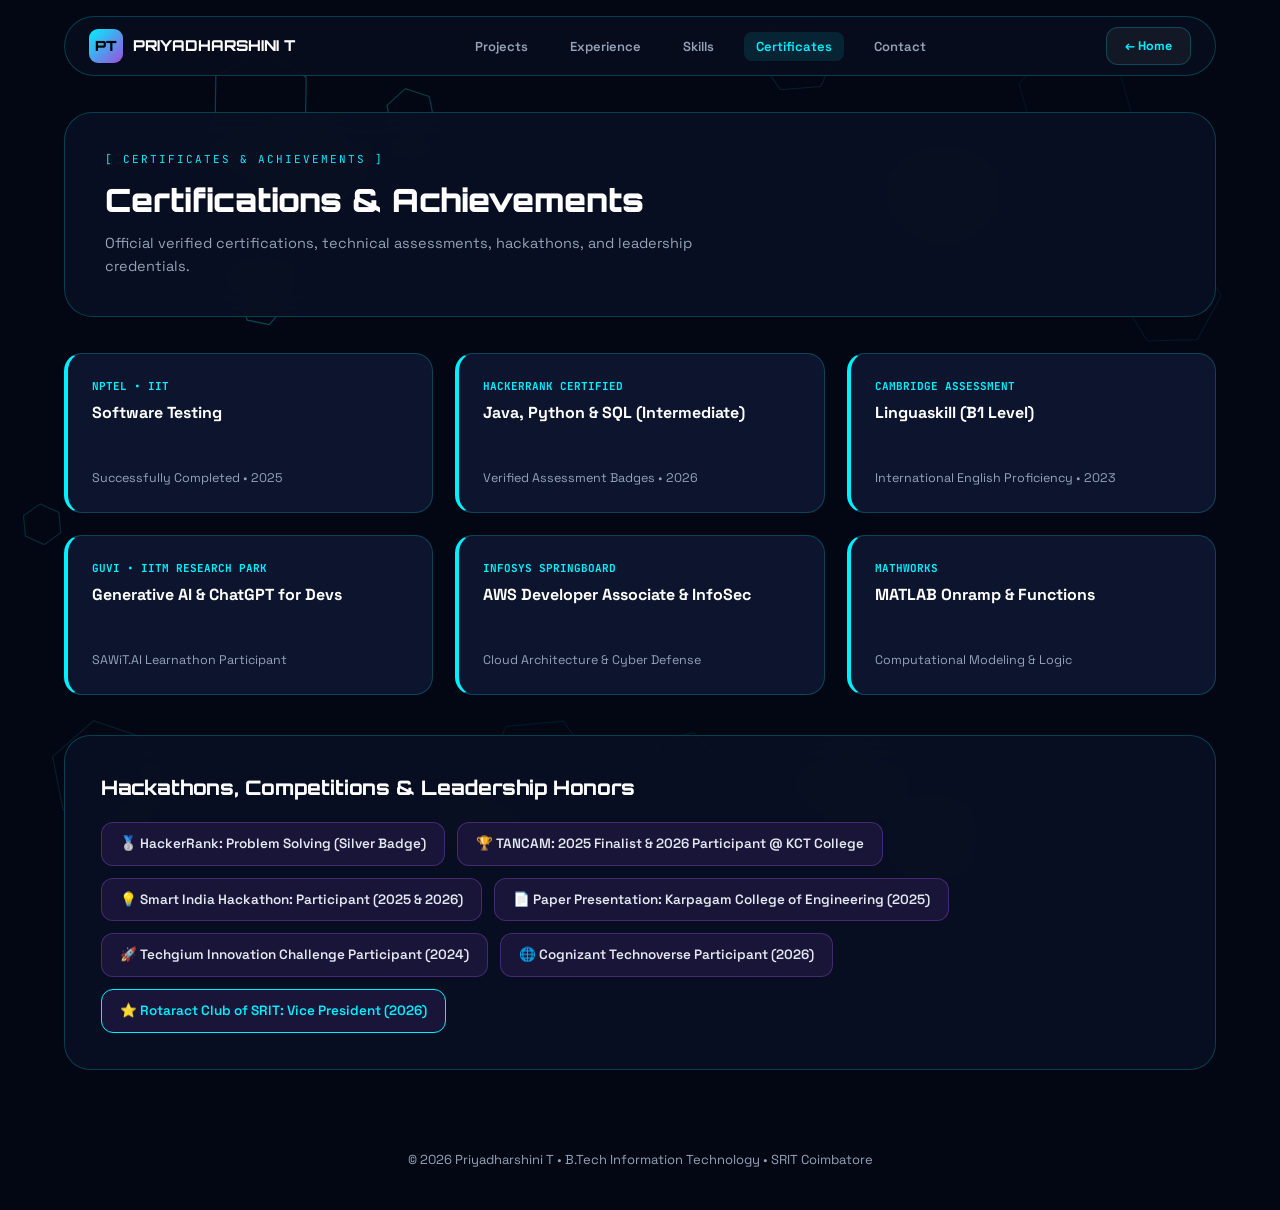
==== certificates.html @ afe6d525 "Deploy modern multi-page portfolio for Priyadharshini T" ====
<!DOCTYPE html>
<html lang="en">
<head>
  <meta charset="UTF-8">
  <meta name="viewport" content="width=device-width, initial-scale=1.0">
  <title>Certifications & Achievements | Priyadharshini T</title>
  
  <meta name="description" content="Verified certifications and hackathon achievements of Priyadharshini T - Cambridge, NPTEL, HackerRank, Infosys Springboard, GUVI.">
  <meta name="theme-color" content="#00f0ff">

  <link rel="preconnect" href="https://fonts.googleapis.com">
  <link rel="preconnect" href="https://fonts.gstatic.com" crossorigin>
  <link href="https://fonts.googleapis.com/css2?family=Orbitron:wght@600;700;800;900&family=Space+Grotesk:wght@400;500;600;700&family=JetBrains+Mono:wght@400;500;700&display=swap" rel="stylesheet">

  <style>
    :root {
      --bg: #030713;
      --bg-surface: rgba(9, 16, 36, 0.88);
      --bg-card: rgba(14, 23, 48, 0.94);
      --cyber-cyan: #00f0ff;
      --cyber-cyan-glow: rgba(0, 240, 255, 0.45);
      --cyber-purple: #9d4edd;
      --cyber-emerald: #00ff9d;
      --card-border: rgba(0, 240, 255, 0.22);
      --card-border-hover: rgba(0, 240, 255, 0.7);
      --text-main: #f8fafc;
      --text-muted: #94a3b8;
      --font-heading: 'Orbitron', sans-serif;
      --font-body: 'Space Grotesk', sans-serif;
      --font-mono: 'JetBrains Mono', monospace;
      --ease: cubic-bezier(0.16, 1, 0.3, 1);
    }

    * { box-sizing: border-box; margin: 0; padding: 0; }

    body {
      background-color: var(--bg);
      color: var(--text-main);
      font-family: var(--font-body);
      min-height: 100vh;
      line-height: 1.6;
      overflow-x: hidden;
    }

    /* Live Animated Hexagonal Energy Canvas */
    #certs-canvas {
      position: fixed;
      top: 0;
      left: 0;
      width: 100%;
      height: 100%;
      z-index: 0;
      pointer-events: none;
    }

    .container {
      max-width: 1200px;
      margin: 0 auto;
      padding: 0 24px;
      position: relative;
      z-index: 10;
    }

    .header-nav { padding: 16px 0; }
    .nav-inner {
      display: flex; align-items: center; justify-content: space-between;
      background: rgba(8, 14, 30, 0.9); border: 1px solid var(--card-border);
      border-radius: 9999px; padding: 10px 24px; backdrop-filter: blur(20px);
    }
    .nav-brand { display: flex; align-items: center; gap: 10px; text-decoration: none; }
    .brand-logo-icon {
      width: 34px; height: 34px; border-radius: 9px;
      background: linear-gradient(135deg, var(--cyber-cyan), var(--cyber-purple));
      display: flex; align-items: center; justify-content: center;
      font-family: var(--font-heading); font-weight: 900; font-size: 14px; color: #000;
    }
    .brand-name { font-family: var(--font-heading); font-size: 15px; font-weight: 800; color: #fff; }
    .brand-name span { color: var(--cyber-cyan); }
    .nav-menu-links { display: flex; gap: 18px; list-style: none; }
    .nav-menu-links a {
      color: var(--text-muted); text-decoration: none; font-size: 13px; font-weight: 600;
      padding: 6px 12px; border-radius: 8px; transition: all 0.2s;
    }
    .nav-menu-links a.active, .nav-menu-links a:hover {
      color: var(--cyber-cyan); background: rgba(0, 240, 255, 0.1);
    }
    .back-btn {
      display: inline-flex; align-items: center; gap: 8px;
      background: rgba(255, 255, 255, 0.05); border: 1px solid var(--card-border);
      color: var(--cyber-cyan); padding: 8px 18px; border-radius: 12px;
      text-decoration: none; font-size: 12.5px; font-weight: 700; transition: all 0.2s;
    }
    .back-btn:hover { background: rgba(0, 240, 255, 0.12); transform: translateX(-3px); }

    .page-banner {
      background: var(--bg-surface); border: 1px solid var(--card-border);
      border-radius: 28px; padding: 38px 40px; margin: 20px 0 36px;
      backdrop-filter: blur(20px);
      animation: slideDown 0.6s var(--ease);
    }
    @keyframes slideDown {
      from { opacity: 0; transform: translateY(-16px); }
      to { opacity: 1; transform: translateY(0); }
    }

    .banner-tag {
      font-family: var(--font-mono); font-size: 11px; color: var(--cyber-cyan);
      letter-spacing: 2px; text-transform: uppercase; margin-bottom: 6px;
    }
    .banner-title { font-family: var(--font-heading); font-size: 32px; font-weight: 900; color: #fff; }
    .banner-desc { color: var(--text-muted); font-size: 14.5px; max-width: 600px; margin-top: 6px; }

    /* Certifications Grid */
    .certs-grid {
      display: grid; grid-template-columns: repeat(3, 1fr); gap: 22px; margin-bottom: 40px;
    }

    .cert-card {
      background: var(--bg-card); border: 1px solid var(--card-border);
      border-left: 4.5px solid var(--cyber-cyan); border-radius: 18px;
      padding: 24px; transition: all 0.3s var(--ease);
      display: flex; flex-direction: column; justify-content: space-between;
      min-height: 160px;
      animation: fadeInUp 0.7s var(--ease) backwards;
    }
    .cert-card:hover {
      border-color: var(--card-border-hover); transform: translateY(-5px);
      box-shadow: 0 14px 35px rgba(0, 240, 255, 0.2);
    }

    .cert-issuer {
      font-family: var(--font-mono); font-size: 11px; color: var(--cyber-cyan);
      font-weight: 700; text-transform: uppercase; margin-bottom: 6px;
    }
    .cert-name { font-size: 16px; font-weight: 700; color: #fff; line-height: 1.4; margin-bottom: 6px; }
    .cert-meta { font-size: 12.5px; color: var(--text-muted); }

    /* Honors & Hackathons Block */
    .honors-block {
      background: var(--bg-surface); border: 1px solid var(--card-border);
      border-radius: 26px; padding: 36px; margin-bottom: 60px;
      backdrop-filter: blur(20px);
    }
    .honors-heading {
      font-family: var(--font-heading); font-size: 20px; font-weight: 800; color: #fff; margin-bottom: 18px;
    }
    .honors-cloud { display: flex; flex-wrap: wrap; gap: 12px; }
    .honor-pill {
      background: rgba(157, 78, 221, 0.12); border: 1px solid rgba(157, 78, 221, 0.35);
      padding: 10px 18px; border-radius: 12px; font-size: 13.5px; font-weight: 600;
      color: #e2e8f0; display: inline-flex; align-items: center; gap: 8px; transition: all 0.2s;
    }
    .honor-pill:hover {
      border-color: var(--cyber-purple); color: #fff; transform: translateY(-2px);
      box-shadow: 0 6px 20px rgba(157, 78, 221, 0.25);
    }

    @keyframes fadeInUp {
      from { opacity: 0; transform: translateY(20px); }
      to { opacity: 1; transform: translateY(0); }
    }

    footer { text-align: center; padding: 20px 0 40px; font-size: 13px; color: var(--text-muted); }

    @media (max-width: 950px) {
      .certs-grid { grid-template-columns: repeat(2, 1fr); }
      .nav-menu-links { display: none; }
    }
    @media (max-width: 600px) {
      .certs-grid { grid-template-columns: 1fr; }
    }
  </style>
</head>
<body>

  <!-- Live Animated Hexagonal Energy Canvas -->
  <canvas id="certs-canvas"></canvas>

  <div class="container">
    
    <header class="header-nav">
      <nav class="nav-inner">
        <a href="index.html" class="nav-brand">
          <div class="brand-logo-icon">PT</div>
          <div class="brand-name">PRIYADHARSHINI T</div>
        </a>

        <ul class="nav-menu-links">
          <li><a href="projects.html">Projects</a></li>
          <li><a href="experience.html">Experience</a></li>
          <li><a href="skills.html">Skills</a></li>
          <li><a href="certificates.html" class="active">Certificates</a></li>
          <li><a href="contact.html">Contact</a></li>
        </ul>

        <a href="index.html" class="back-btn">&larr; Home</a>
      </nav>
    </header>

    <div class="page-banner">
      <div>
        <div class="banner-tag">[ CERTIFICATES & ACHIEVEMENTS ]</div>
        <h1 class="banner-title">Certifications & Achievements</h1>
        <p class="banner-desc">
          Official verified certifications, technical assessments, hackathons, and leadership credentials.
        </p>
      </div>
    </div>

    <!-- Official Certifications Grid -->
    <div class="certs-grid">
      
      <div class="cert-card">
        <div>
          <div class="cert-issuer">NPTEL &bull; IIT</div>
          <h2 class="cert-name">Software Testing</h2>
        </div>
        <div class="cert-meta">Successfully Completed &bull; 2025</div>
      </div>

      <div class="cert-card">
        <div>
          <div class="cert-issuer">HackerRank Certified</div>
          <h2 class="cert-name">Java, Python & SQL (Intermediate)</h2>
        </div>
        <div class="cert-meta">Verified Assessment Badges &bull; 2026</div>
      </div>

      <div class="cert-card">
        <div>
          <div class="cert-issuer">Cambridge Assessment</div>
          <h2 class="cert-name">Linguaskill (B1 Level)</h2>
        </div>
        <div class="cert-meta">International English Proficiency &bull; 2023</div>
      </div>

      <div class="cert-card">
        <div>
          <div class="cert-issuer">GUVI &bull; IITM Research Park</div>
          <h2 class="cert-name">Generative AI & ChatGPT for Devs</h2>
        </div>
        <div class="cert-meta">SAWiT.AI Learnathon Participant</div>
      </div>

      <div class="cert-card">
        <div>
          <div class="cert-issuer">Infosys Springboard</div>
          <h2 class="cert-name">AWS Developer Associate & InfoSec</h2>
        </div>
        <div class="cert-meta">Cloud Architecture & Cyber Defense</div>
      </div>

      <div class="cert-card">
        <div>
          <div class="cert-issuer">MathWorks</div>
          <h2 class="cert-name">MATLAB Onramp & Functions</h2>
        </div>
        <div class="cert-meta">Computational Modeling & Logic</div>
      </div>

    </div>

    <!-- Competitions, Hackathons & Honors Block -->
    <div class="honors-block">
      <h2 class="honors-heading">Hackathons, Competitions & Leadership Honors</h2>
      <div class="honors-cloud">
        <span class="honor-pill">🥈 HackerRank: Problem Solving (Silver Badge)</span>
        <span class="honor-pill">🏆 TANCAM: 2025 Finalist & 2026 Participant @ KCT College</span>
        <span class="honor-pill">💡 Smart India Hackathon: Participant (2025 & 2026)</span>
        <span class="honor-pill">📄 Paper Presentation: Karpagam College of Engineering (2025)</span>
        <span class="honor-pill">🚀 Techgium Innovation Challenge Participant (2024)</span>
        <span class="honor-pill">🌐 Cognizant Technoverse Participant (2026)</span>
        <span class="honor-pill" style="border-color:var(--cyber-cyan); color:var(--cyber-cyan);">⭐ Rotaract Club of SRIT: Vice President (2026)</span>
      </div>
    </div>

    <footer>
      <p>&copy; 2026 Priyadharshini T &bull; B.Tech Information Technology &bull; SRIT Coimbatore</p>
    </footer>

  </div>

  <!-- Animated Hexagonal Energy Canvas -->
  <script>
    const canvas = document.getElementById('certs-canvas');
    const ctx = canvas.getContext('2d');
    let width = canvas.width = window.innerWidth;
    let height = canvas.height = window.innerHeight;

    window.addEventListener('resize', () => {
      width = canvas.width = window.innerWidth;
      height = canvas.height = window.innerHeight;
    });

    const rings = [];
    for (let i = 0; i < 16; i++) {
      rings.push({
        x: Math.random() * width,
        y: Math.random() * height,
        r: Math.random() * 40 + 20,
        speed: Math.random() * 0.01 + 0.005,
        rot: Math.random() * Math.PI * 2,
        opacity: Math.random() * 0.25 + 0.05
      });
    }

    function drawHex(x, y, r, rot) {
      ctx.beginPath();
      for (let i = 0; i < 6; i++) {
        const angle = rot + (i * Math.PI / 3);
        const hx = x + r * Math.cos(angle);
        const hy = y + r * Math.sin(angle);
        if (i === 0) ctx.moveTo(hx, hy);
        else ctx.lineTo(hx, hy);
      }
      ctx.closePath();
    }

    function animateCerts() {
      ctx.clearRect(0, 0, width, height);

      for (let ring of rings) {
        ctx.strokeStyle = `rgba(0, 240, 255, ${ring.opacity})`;
        ctx.lineWidth = 1.2;
        drawHex(ring.x, ring.y, ring.r, ring.rot);
        ctx.stroke();

        ring.rot += ring.speed;
        ring.y -= 0.2;
        if (ring.y < -ring.r) ring.y = height + ring.r;
      }

      requestAnimationFrame(animateCerts);
    }
    animateCerts();
  </script>
</body>
</html>
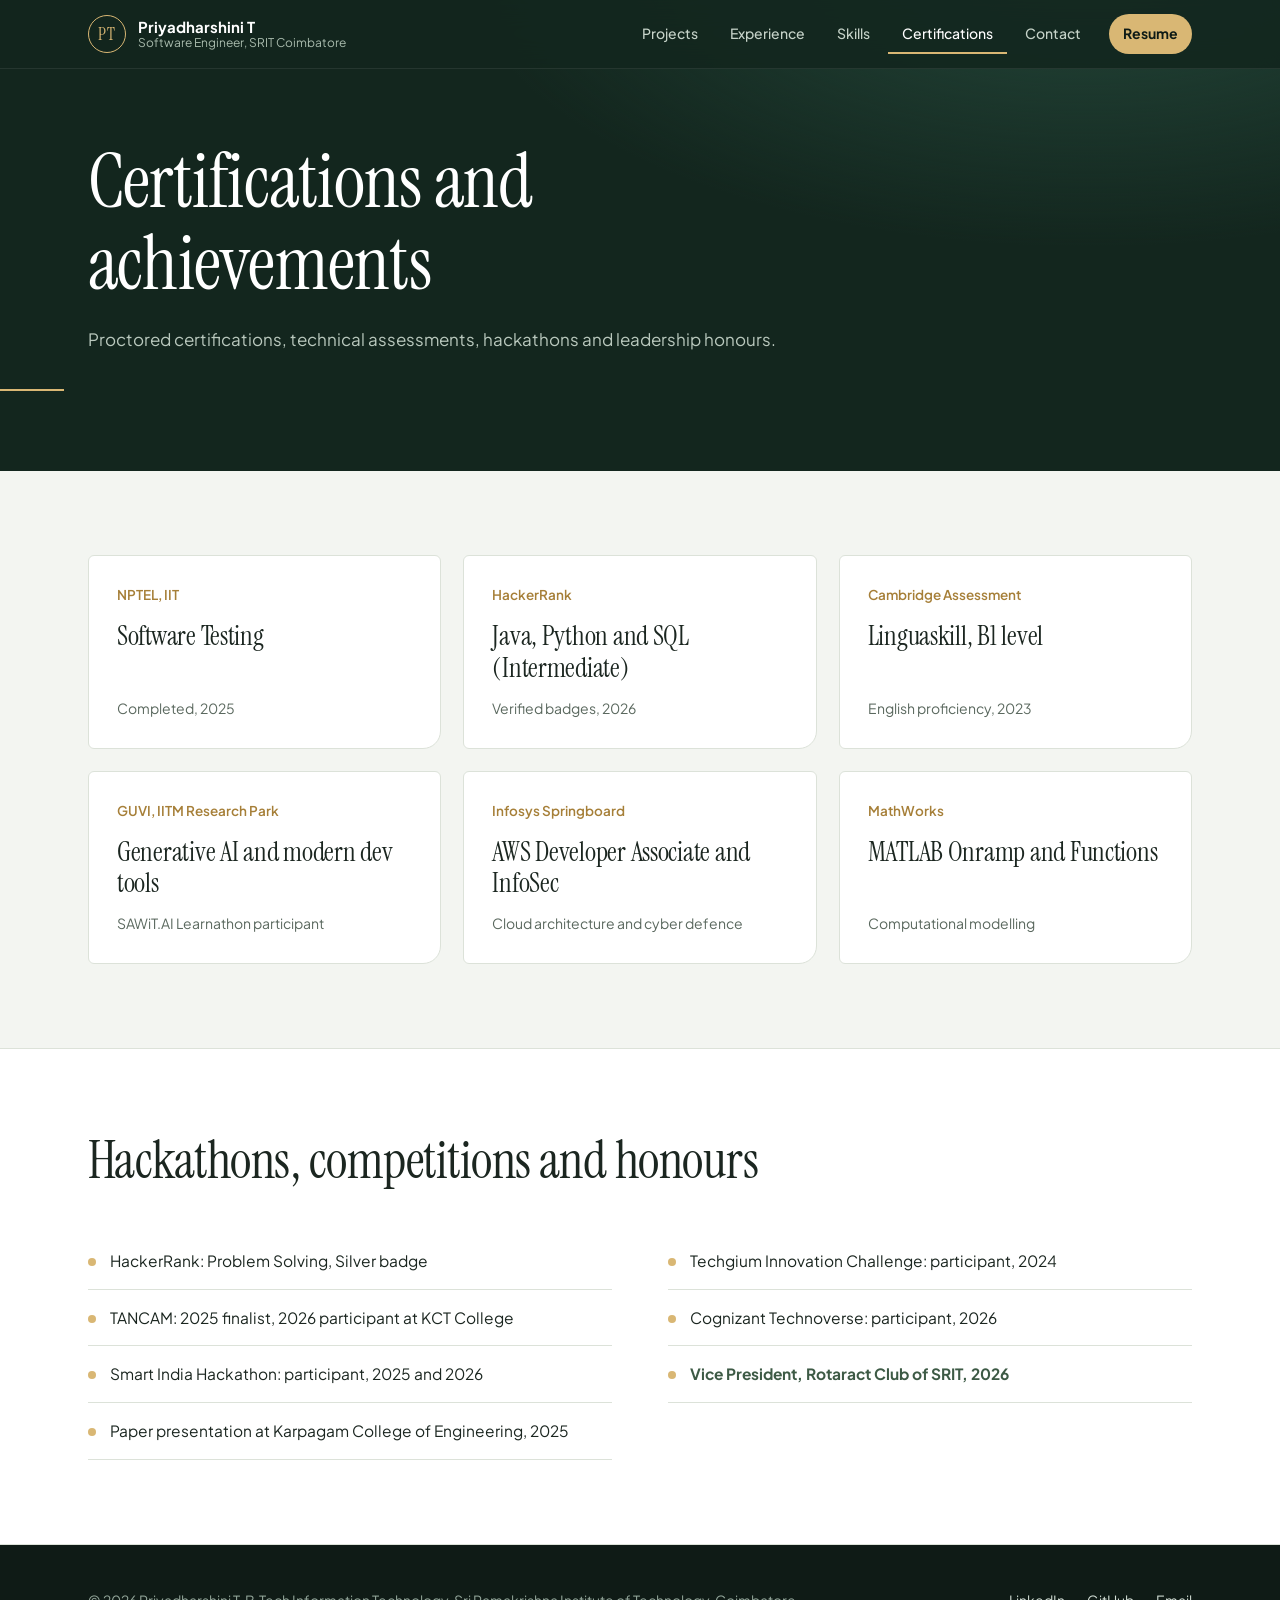
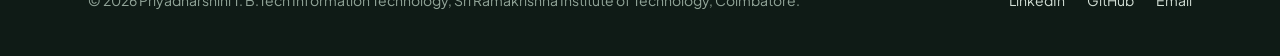
==== commit 4c28bdb0: "Update portfolio design, styles and modular architecture" ====
--- a/certificates.html
+++ b/certificates.html
@@ -1,338 +1,16 @@
 <!DOCTYPE html>
-<html lang="en">
-<head>
-  <meta charset="UTF-8">
-  <meta name="viewport" content="width=device-width, initial-scale=1.0">
-  <title>Certifications & Achievements | Priyadharshini T</title>
-  
-  <meta name="description" content="Verified certifications and hackathon achievements of Priyadharshini T - Cambridge, NPTEL, HackerRank, Infosys Springboard, GUVI.">
-  <meta name="theme-color" content="#00f0ff">
-
-  <link rel="preconnect" href="https://fonts.googleapis.com">
-  <link rel="preconnect" href="https://fonts.gstatic.com" crossorigin>
-  <link href="https://fonts.googleapis.com/css2?family=Orbitron:wght@600;700;800;900&family=Space+Grotesk:wght@400;500;600;700&family=JetBrains+Mono:wght@400;500;700&display=swap" rel="stylesheet">
-
-  <style>
-    :root {
-      --bg: #030713;
-      --bg-surface: rgba(9, 16, 36, 0.88);
-      --bg-card: rgba(14, 23, 48, 0.94);
-      --cyber-cyan: #00f0ff;
-      --cyber-cyan-glow: rgba(0, 240, 255, 0.45);
-      --cyber-purple: #9d4edd;
-      --cyber-emerald: #00ff9d;
-      --card-border: rgba(0, 240, 255, 0.22);
-      --card-border-hover: rgba(0, 240, 255, 0.7);
-      --text-main: #f8fafc;
-      --text-muted: #94a3b8;
-      --font-heading: 'Orbitron', sans-serif;
-      --font-body: 'Space Grotesk', sans-serif;
-      --font-mono: 'JetBrains Mono', monospace;
-      --ease: cubic-bezier(0.16, 1, 0.3, 1);
-    }
-
-    * { box-sizing: border-box; margin: 0; padding: 0; }
-
-    body {
-      background-color: var(--bg);
-      color: var(--text-main);
-      font-family: var(--font-body);
-      min-height: 100vh;
-      line-height: 1.6;
-      overflow-x: hidden;
-    }
-
-    /* Live Animated Hexagonal Energy Canvas */
-    #certs-canvas {
-      position: fixed;
-      top: 0;
-      left: 0;
-      width: 100%;
-      height: 100%;
-      z-index: 0;
-      pointer-events: none;
-    }
-
-    .container {
-      max-width: 1200px;
-      margin: 0 auto;
-      padding: 0 24px;
-      position: relative;
-      z-index: 10;
-    }
-
-    .header-nav { padding: 16px 0; }
-    .nav-inner {
-      display: flex; align-items: center; justify-content: space-between;
-      background: rgba(8, 14, 30, 0.9); border: 1px solid var(--card-border);
-      border-radius: 9999px; padding: 10px 24px; backdrop-filter: blur(20px);
-    }
-    .nav-brand { display: flex; align-items: center; gap: 10px; text-decoration: none; }
-    .brand-logo-icon {
-      width: 34px; height: 34px; border-radius: 9px;
-      background: linear-gradient(135deg, var(--cyber-cyan), var(--cyber-purple));
-      display: flex; align-items: center; justify-content: center;
-      font-family: var(--font-heading); font-weight: 900; font-size: 14px; color: #000;
-    }
-    .brand-name { font-family: var(--font-heading); font-size: 15px; font-weight: 800; color: #fff; }
-    .brand-name span { color: var(--cyber-cyan); }
-    .nav-menu-links { display: flex; gap: 18px; list-style: none; }
-    .nav-menu-links a {
-      color: var(--text-muted); text-decoration: none; font-size: 13px; font-weight: 600;
-      padding: 6px 12px; border-radius: 8px; transition: all 0.2s;
-    }
-    .nav-menu-links a.active, .nav-menu-links a:hover {
-      color: var(--cyber-cyan); background: rgba(0, 240, 255, 0.1);
-    }
-    .back-btn {
-      display: inline-flex; align-items: center; gap: 8px;
-      background: rgba(255, 255, 255, 0.05); border: 1px solid var(--card-border);
-      color: var(--cyber-cyan); padding: 8px 18px; border-radius: 12px;
-      text-decoration: none; font-size: 12.5px; font-weight: 700; transition: all 0.2s;
-    }
-    .back-btn:hover { background: rgba(0, 240, 255, 0.12); transform: translateX(-3px); }
-
-    .page-banner {
-      background: var(--bg-surface); border: 1px solid var(--card-border);
-      border-radius: 28px; padding: 38px 40px; margin: 20px 0 36px;
-      backdrop-filter: blur(20px);
-      animation: slideDown 0.6s var(--ease);
-    }
-    @keyframes slideDown {
-      from { opacity: 0; transform: translateY(-16px); }
-      to { opacity: 1; transform: translateY(0); }
-    }
-
-    .banner-tag {
-      font-family: var(--font-mono); font-size: 11px; color: var(--cyber-cyan);
-      letter-spacing: 2px; text-transform: uppercase; margin-bottom: 6px;
-    }
-    .banner-title { font-family: var(--font-heading); font-size: 32px; font-weight: 900; color: #fff; }
-    .banner-desc { color: var(--text-muted); font-size: 14.5px; max-width: 600px; margin-top: 6px; }
-
-    /* Certifications Grid */
-    .certs-grid {
-      display: grid; grid-template-columns: repeat(3, 1fr); gap: 22px; margin-bottom: 40px;
-    }
-
-    .cert-card {
-      background: var(--bg-card); border: 1px solid var(--card-border);
-      border-left: 4.5px solid var(--cyber-cyan); border-radius: 18px;
-      padding: 24px; transition: all 0.3s var(--ease);
-      display: flex; flex-direction: column; justify-content: space-between;
-      min-height: 160px;
-      animation: fadeInUp 0.7s var(--ease) backwards;
-    }
-    .cert-card:hover {
-      border-color: var(--card-border-hover); transform: translateY(-5px);
-      box-shadow: 0 14px 35px rgba(0, 240, 255, 0.2);
-    }
-
-    .cert-issuer {
-      font-family: var(--font-mono); font-size: 11px; color: var(--cyber-cyan);
-      font-weight: 700; text-transform: uppercase; margin-bottom: 6px;
-    }
-    .cert-name { font-size: 16px; font-weight: 700; color: #fff; line-height: 1.4; margin-bottom: 6px; }
-    .cert-meta { font-size: 12.5px; color: var(--text-muted); }
-
-    /* Honors & Hackathons Block */
-    .honors-block {
-      background: var(--bg-surface); border: 1px solid var(--card-border);
-      border-radius: 26px; padding: 36px; margin-bottom: 60px;
-      backdrop-filter: blur(20px);
-    }
-    .honors-heading {
-      font-family: var(--font-heading); font-size: 20px; font-weight: 800; color: #fff; margin-bottom: 18px;
-    }
-    .honors-cloud { display: flex; flex-wrap: wrap; gap: 12px; }
-    .honor-pill {
-      background: rgba(157, 78, 221, 0.12); border: 1px solid rgba(157, 78, 221, 0.35);
-      padding: 10px 18px; border-radius: 12px; font-size: 13.5px; font-weight: 600;
-      color: #e2e8f0; display: inline-flex; align-items: center; gap: 8px; transition: all 0.2s;
-    }
-    .honor-pill:hover {
-      border-color: var(--cyber-purple); color: #fff; transform: translateY(-2px);
-      box-shadow: 0 6px 20px rgba(157, 78, 221, 0.25);
-    }
-
-    @keyframes fadeInUp {
-      from { opacity: 0; transform: translateY(20px); }
-      to { opacity: 1; transform: translateY(0); }
-    }
-
-    footer { text-align: center; padding: 20px 0 40px; font-size: 13px; color: var(--text-muted); }
-
-    @media (max-width: 950px) {
-      .certs-grid { grid-template-columns: repeat(2, 1fr); }
-      .nav-menu-links { display: none; }
-    }
-    @media (max-width: 600px) {
-      .certs-grid { grid-template-columns: 1fr; }
-    }
-  </style>
-</head>
-<body>
-
-  <!-- Live Animated Hexagonal Energy Canvas -->
-  <canvas id="certs-canvas"></canvas>
-
-  <div class="container">
-    
-    <header class="header-nav">
-      <nav class="nav-inner">
-        <a href="index.html" class="nav-brand">
-          <div class="brand-logo-icon">PT</div>
-          <div class="brand-name">PRIYADHARSHINI T</div>
-        </a>
-
-        <ul class="nav-menu-links">
-          <li><a href="projects.html">Projects</a></li>
-          <li><a href="experience.html">Experience</a></li>
-          <li><a href="skills.html">Skills</a></li>
-          <li><a href="certificates.html" class="active">Certificates</a></li>
-          <li><a href="contact.html">Contact</a></li>
-        </ul>
-
-        <a href="index.html" class="back-btn">&larr; Home</a>
-      </nav>
-    </header>
-
-    <div class="page-banner">
-      <div>
-        <div class="banner-tag">[ CERTIFICATES & ACHIEVEMENTS ]</div>
-        <h1 class="banner-title">Certifications & Achievements</h1>
-        <p class="banner-desc">
-          Official verified certifications, technical assessments, hackathons, and leadership credentials.
-        </p>
-      </div>
-    </div>
-
-    <!-- Official Certifications Grid -->
-    <div class="certs-grid">
-      
-      <div class="cert-card">
-        <div>
-          <div class="cert-issuer">NPTEL &bull; IIT</div>
-          <h2 class="cert-name">Software Testing</h2>
-        </div>
-        <div class="cert-meta">Successfully Completed &bull; 2025</div>
-      </div>
-
-      <div class="cert-card">
-        <div>
-          <div class="cert-issuer">HackerRank Certified</div>
-          <h2 class="cert-name">Java, Python & SQL (Intermediate)</h2>
-        </div>
-        <div class="cert-meta">Verified Assessment Badges &bull; 2026</div>
-      </div>
-
-      <div class="cert-card">
-        <div>
-          <div class="cert-issuer">Cambridge Assessment</div>
-          <h2 class="cert-name">Linguaskill (B1 Level)</h2>
-        </div>
-        <div class="cert-meta">International English Proficiency &bull; 2023</div>
-      </div>
-
-      <div class="cert-card">
-        <div>
-          <div class="cert-issuer">GUVI &bull; IITM Research Park</div>
-          <h2 class="cert-name">Generative AI & ChatGPT for Devs</h2>
-        </div>
-        <div class="cert-meta">SAWiT.AI Learnathon Participant</div>
-      </div>
-
-      <div class="cert-card">
-        <div>
-          <div class="cert-issuer">Infosys Springboard</div>
-          <h2 class="cert-name">AWS Developer Associate & InfoSec</h2>
-        </div>
-        <div class="cert-meta">Cloud Architecture & Cyber Defense</div>
-      </div>
-
-      <div class="cert-card">
-        <div>
-          <div class="cert-issuer">MathWorks</div>
-          <h2 class="cert-name">MATLAB Onramp & Functions</h2>
-        </div>
-        <div class="cert-meta">Computational Modeling & Logic</div>
-      </div>
-
-    </div>
-
-    <!-- Competitions, Hackathons & Honors Block -->
-    <div class="honors-block">
-      <h2 class="honors-heading">Hackathons, Competitions & Leadership Honors</h2>
-      <div class="honors-cloud">
-        <span class="honor-pill">🥈 HackerRank: Problem Solving (Silver Badge)</span>
-        <span class="honor-pill">🏆 TANCAM: 2025 Finalist & 2026 Participant @ KCT College</span>
-        <span class="honor-pill">💡 Smart India Hackathon: Participant (2025 & 2026)</span>
-        <span class="honor-pill">📄 Paper Presentation: Karpagam College of Engineering (2025)</span>
-        <span class="honor-pill">🚀 Techgium Innovation Challenge Participant (2024)</span>
-        <span class="honor-pill">🌐 Cognizant Technoverse Participant (2026)</span>
-        <span class="honor-pill" style="border-color:var(--cyber-cyan); color:var(--cyber-cyan);">⭐ Rotaract Club of SRIT: Vice President (2026)</span>
-      </div>
-    </div>
-
-    <footer>
-      <p>&copy; 2026 Priyadharshini T &bull; B.Tech Information Technology &bull; SRIT Coimbatore</p>
-    </footer>
-
-  </div>
-
-  <!-- Animated Hexagonal Energy Canvas -->
-  <script>
-    const canvas = document.getElementById('certs-canvas');
-    const ctx = canvas.getContext('2d');
-    let width = canvas.width = window.innerWidth;
-    let height = canvas.height = window.innerHeight;
-
-    window.addEventListener('resize', () => {
-      width = canvas.width = window.innerWidth;
-      height = canvas.height = window.innerHeight;
-    });
-
-    const rings = [];
-    for (let i = 0; i < 16; i++) {
-      rings.push({
-        x: Math.random() * width,
-        y: Math.random() * height,
-        r: Math.random() * 40 + 20,
-        speed: Math.random() * 0.01 + 0.005,
-        rot: Math.random() * Math.PI * 2,
-        opacity: Math.random() * 0.25 + 0.05
-      });
-    }
-
-    function drawHex(x, y, r, rot) {
-      ctx.beginPath();
-      for (let i = 0; i < 6; i++) {
-        const angle = rot + (i * Math.PI / 3);
-        const hx = x + r * Math.cos(angle);
-        const hy = y + r * Math.sin(angle);
-        if (i === 0) ctx.moveTo(hx, hy);
-        else ctx.lineTo(hx, hy);
-      }
-      ctx.closePath();
-    }
-
-    function animateCerts() {
-      ctx.clearRect(0, 0, width, height);
-
-      for (let ring of rings) {
-        ctx.strokeStyle = `rgba(0, 240, 255, ${ring.opacity})`;
-        ctx.lineWidth = 1.2;
-        drawHex(ring.x, ring.y, ring.r, ring.rot);
-        ctx.stroke();
-
-        ring.rot += ring.speed;
-        ring.y -= 0.2;
-        if (ring.y < -ring.r) ring.y = height + ring.r;
-      }
-
-      requestAnimationFrame(animateCerts);
-    }
-    animateCerts();
-  </script>
-</body>
-</html>
+<html lang="en"><head><meta charset="UTF-8"><meta name="viewport" content="width=device-width,initial-scale=1">
+<title>Certifications &amp; Achievements | Priyadharshini T</title><meta name="description" content="Certifications and hackathon achievements of Priyadharshini T from Cambridge, NPTEL, HackerRank, Infosys Springboard, GUVI and MathWorks."><meta name="theme-color" content="#13261e">
+<meta property="og:title" content="Certifications &amp; Achievements | Priyadharshini T"><meta property="og:description" content="Certifications and hackathon achievements of Priyadharshini T from Cambridge, NPTEL, HackerRank, Infosys Springboard, GUVI and MathWorks."><link rel="icon" href="data:image/svg+xml,%3Csvg xmlns='http://www.w3.org/2000/svg' viewBox='0 0 64 64'%3E%3Crect width='64' height='64' rx='32' fill='%2313261e'/%3E%3Ctext x='32' y='42' font-family='Georgia,serif' font-size='28' text-anchor='middle' fill='%23d9b774'%3EPT%3C/text%3E%3C/svg%3E">
+<link rel="preconnect" href="https://fonts.googleapis.com"><link rel="preconnect" href="https://fonts.gstatic.com" crossorigin>
+<link href="https://fonts.googleapis.com/css2?family=Instrument+Serif&family=Plus+Jakarta+Sans:wght@400;500;600;700&display=swap" rel="stylesheet"><link rel="stylesheet" href="assets/style.css"></head>
+<body><div class="dark">
+<header class="bar"><div class="wrap"><a class="brand" href="index.html" aria-label="Home"><span class="mono">PT</span><span><b>Priyadharshini T</b><small>Software Engineer, SRIT Coimbatore</small></span></a>
+<button class="menu-btn" aria-label="Menu" aria-expanded="false"><i></i></button>
+<nav class="nav"><a href="projects.html">Projects</a><a href="experience.html">Experience</a><a href="skills.html">Skills</a><a href="certificates.html" aria-current="page">Certifications</a><a href="contact.html">Contact</a><a class="cv" href="Priyadharshini_T_Resume.pdf" target="_blank" rel="noopener">Resume</a></nav></div></header>
+<section class="banner"><div class="wrap"><h1>Certifications and achievements</h1><p>Proctored certifications, technical assessments, hackathons and leadership honours.</p></div></section></div>
+<main><section class="block"><div class="wrap"><div class="certs"><div class="cert"><small>NPTEL, IIT</small><h2>Software Testing</h2><span>Completed, 2025</span></div><div class="cert"><small>HackerRank</small><h2>Java, Python and SQL (Intermediate)</h2><span>Verified badges, 2026</span></div><div class="cert"><small>Cambridge Assessment</small><h2>Linguaskill, B1 level</h2><span>English proficiency, 2023</span></div><div class="cert"><small>GUVI, IITM Research Park</small><h2>Generative AI and modern dev tools</h2><span>SAWiT.AI Learnathon participant</span></div><div class="cert"><small>Infosys Springboard</small><h2>AWS Developer Associate and InfoSec</h2><span>Cloud architecture and cyber defence</span></div><div class="cert"><small>MathWorks</small><h2>MATLAB Onramp and Functions</h2><span>Computational modelling</span></div></div></div></section>
+<section class="block white"><div class="wrap"><div class="head"><h2>Hackathons, competitions and honours</h2></div><ul class="honors"><li>HackerRank: Problem Solving, Silver badge</li><li>TANCAM: 2025 finalist, 2026 participant at KCT College</li><li>Smart India Hackathon: participant, 2025 and 2026</li><li>Paper presentation at Karpagam College of Engineering, 2025</li><li>Techgium Innovation Challenge: participant, 2024</li><li>Cognizant Technoverse: participant, 2026</li><li class="top">Vice President, Rotaract Club of SRIT, 2026</li></ul></div></section></main>
+<footer><div class="wrap"><p>&copy; 2026 Priyadharshini T. B.Tech Information Technology, Sri Ramakrishna Institute of Technology, Coimbatore.</p>
+<nav><a href="https://linkedin.com/in/Priya-Dhar-shini-T" target="_blank" rel="noopener">LinkedIn</a><a href="https://github.com/Priyadharshini-Tech32" target="_blank" rel="noopener">GitHub</a><a href="mailto:32priyadharshini@gmail.com">Email</a></nav></div></footer>
+<div id="toast" role="status">Email address copied</div><script src="assets/main.js"></script></body></html>
--- a/assets/style.css
+++ b/assets/style.css
@@ -0,0 +1,169 @@
+:root{--ink:#0f1b16;--forest:#13261e;--forest2:#1c382b;--mist:#f3f5f1;--paper:#fff;--line:#dce2d9;--text:#1b2620;--muted:#5a685e;--sage:#3d5a45;--soft:#e6eee7;--brass:#a67f38;--brass-lt:#d9b774;--serif:'Instrument Serif',Georgia,serif;--sans:'Plus Jakarta Sans',system-ui,-apple-system,'Segoe UI',sans-serif;--ease:cubic-bezier(.16,1,.3,1)}
+*{box-sizing:border-box;margin:0;padding:0}
+html{scroll-behavior:smooth}
+body{background:var(--mist);color:var(--text);font:400 16px/1.65 var(--sans);-webkit-font-smoothing:antialiased}
+a{color:inherit}
+:focus-visible{outline:2px solid var(--brass);outline-offset:3px;border-radius:6px}
+.wrap{max-width:1160px;margin:0 auto;padding:0 28px}
+h1,h2,h3{font-family:var(--serif);font-weight:400;letter-spacing:-.01em;line-height:1.08}
+
+/* top: header + hero share the dark field */
+.dark{background:radial-gradient(900px 420px at 85% -10%,#24473a 0,transparent 70%),var(--forest);color:#e9efe9}
+.bar{position:sticky;top:0;z-index:50;background:rgba(19,38,30,.88);backdrop-filter:blur(14px);-webkit-backdrop-filter:blur(14px);border-bottom:1px solid rgba(255,255,255,.08)}
+.bar .wrap{display:flex;align-items:center;justify-content:space-between;height:68px}
+.brand{display:flex;align-items:center;gap:12px;text-decoration:none}
+.mono{width:38px;height:38px;border-radius:50%;border:1px solid var(--brass-lt);color:var(--brass-lt);display:grid;place-items:center;font:400 17px var(--serif);letter-spacing:.04em}
+.brand b{display:block;font-size:15px;font-weight:700;color:#fff;line-height:1.2}
+.brand small{display:block;font-size:12px;color:#a9bbad;line-height:1.2}
+.nav{display:flex;align-items:center;gap:4px}
+.nav a{text-decoration:none;font-size:14px;font-weight:500;color:#c6d3c9;padding:8px 14px;border-radius:99px;transition:color .2s,background .2s}
+.nav a:hover{color:#fff;background:rgba(255,255,255,.08)}
+.nav a[aria-current]{color:#fff;box-shadow:inset 0 -2px 0 var(--brass-lt);border-radius:0}
+.nav .cv{margin-left:10px;background:var(--brass-lt);color:var(--ink);font-weight:700;border-radius:99px;box-shadow:none}
+.nav .cv:hover{background:#fff;color:var(--ink)}
+.menu-btn{display:none;background:none;border:1px solid rgba(255,255,255,.25);border-radius:10px;width:42px;height:42px;cursor:pointer;color:#fff;position:relative}
+.menu-btn i,.menu-btn i::before,.menu-btn i::after{position:absolute;left:11px;width:18px;height:2px;background:#fff;content:"";transition:.25s var(--ease)}
+.menu-btn i{top:20px}.menu-btn i::before{left:0;top:-6px}.menu-btn i::after{left:0;top:6px}
+
+/* hero */
+.hero{padding:84px 0 96px}
+.hero .wrap{display:grid;grid-template-columns:1.25fr .75fr;gap:72px;align-items:end}
+.status{display:inline-flex;align-items:center;gap:10px;font-size:13.5px;font-weight:500;color:#cfe0d3;border:1px solid rgba(255,255,255,.16);padding:7px 16px;border-radius:99px;margin-bottom:30px}
+.status::before{content:"";width:8px;height:8px;border-radius:50%;background:#7fd19a;box-shadow:0 0 0 4px rgba(127,209,154,.18)}
+.hero h1{font-size:clamp(54px,8.4vw,112px);color:#fff;line-height:.98}
+.hero .role{font:400 clamp(22px,2.6vw,30px)/1.3 var(--serif);color:var(--brass-lt);margin:22px 0 22px}
+.hero p.bio{max-width:58ch;color:#b9c8bd;font-size:16.5px}
+.cta{display:flex;flex-wrap:wrap;gap:12px;margin-top:36px}
+.btn{display:inline-flex;align-items:center;gap:8px;font:600 14.5px var(--sans);text-decoration:none;padding:13px 26px;border-radius:99px;border:1px solid transparent;cursor:pointer;transition:transform .2s var(--ease),background .2s,border-color .2s}
+.btn:hover{transform:translateY(-2px)}
+.btn.gold{background:var(--brass-lt);color:var(--ink)}.btn.gold:hover{background:#fff}
+.btn.ghost{background:transparent;color:#fff;border-color:rgba(255,255,255,.3)}.btn.ghost:hover{border-color:#fff}
+.btn.solid{background:var(--forest);color:#fff}.btn.solid:hover{background:var(--sage)}
+.btn.line{background:var(--paper);color:var(--text);border-color:var(--line)}.btn.line:hover{border-color:var(--sage)}
+.facts{background:rgba(255,255,255,.05);border:1px solid rgba(255,255,255,.12);border-top:2px solid var(--brass-lt);border-radius:6px 6px 22px 6px;padding:10px 28px}
+.facts div{padding:16px 0;border-bottom:1px solid rgba(255,255,255,.1)}
+.facts div:last-child{border:0}
+.facts dt{font-size:12.5px;color:#93a999;margin-bottom:2px}
+.facts dd{font-size:15.5px;font-weight:600;color:#fff;line-height:1.4}
+.facts dd em{font:400 34px/1 var(--serif);font-style:normal;color:var(--brass-lt)}
+.hero .wrap>*{animation:rise .9s var(--ease) both}
+.hero .wrap>:nth-child(2){animation-delay:.18s}
+@keyframes rise{from{opacity:0;transform:translateY(22px)}to{opacity:1;transform:none}}
+
+/* inner page banner */
+.banner{padding:72px 0 80px}
+.banner h1{font-size:clamp(42px,6vw,76px);color:#fff;max-width:18ch}
+.banner p{max-width:62ch;color:#b9c8bd;margin-top:20px;font-size:17px}
+.banner::after{content:"";display:block;width:64px;height:2px;background:var(--brass-lt);margin-top:36px}
+
+/* sections */
+.block{padding:84px 0}
+.block.white{background:var(--paper);border-block:1px solid var(--line)}
+.head{display:flex;justify-content:space-between;align-items:end;gap:24px;margin-bottom:44px;flex-wrap:wrap}
+.head h2{font-size:clamp(34px,4.4vw,52px)}
+.head p{color:var(--muted);max-width:46ch}
+.more{font-weight:600;font-size:14.5px;color:var(--sage);text-decoration:none;border-bottom:1.5px solid var(--brass-lt);padding-bottom:2px}
+.more:hover{color:var(--ink)}
+
+/* about */
+.about{display:grid;grid-template-columns:1fr 1fr 1fr;gap:0}
+.about>div{padding:4px 34px;border-left:1px solid var(--line)}
+.about>div:first-child{padding-left:0;border:0}
+.about h3{font-size:25px;margin-bottom:10px}
+.about p{color:var(--muted);font-size:15.5px}
+
+/* work rows */
+.rows{border-top:1px solid var(--line)}
+.row{display:grid;grid-template-columns:110px 1.3fr 1fr;gap:32px;align-items:start;padding:34px 18px;border-bottom:1px solid var(--line);text-decoration:none;transition:background .25s,padding .3s var(--ease)}
+.row:hover{background:var(--paper);padding-left:30px}
+.row time{font-weight:600;color:var(--brass);font-size:14.5px;padding-top:6px}
+.row h3{font-size:30px;margin-bottom:8px}
+.row p{color:var(--muted);font-size:15.5px}
+.chips{display:flex;flex-wrap:wrap;gap:8px}
+.chip{font-size:13px;font-weight:500;padding:5px 13px;border-radius:99px;border:1px solid var(--line);background:var(--paper);color:var(--text)}
+.chip.s{background:var(--soft);border-color:#c4d6c8;color:var(--sage);font-weight:600}
+.row .chips{padding-top:4px}
+
+/* timeline */
+.tl{list-style:none;position:relative;margin-left:8px;border-left:1px solid #c9d3c7}
+.tl li{position:relative;padding:0 0 46px 38px}
+.tl li:last-child{padding-bottom:0}
+.tl li::before{content:"";position:absolute;left:-7px;top:8px;width:13px;height:13px;border-radius:50%;background:var(--mist);border:2px solid var(--brass)}
+.tl .top{display:flex;justify-content:space-between;gap:16px;flex-wrap:wrap;align-items:baseline}
+.tl h3{font-size:30px}
+.tl time{font-weight:600;font-size:14px;color:var(--brass)}
+.tl .org{font-weight:600;color:var(--sage);margin:4px 0 12px}
+.tl ul{padding-left:18px;color:var(--muted);font-size:15.5px;max-width:78ch}
+.tl li li{padding:0 0 6px;margin:0}.tl li li::before{display:none}
+.tag{display:inline-block;font-size:12.5px;font-weight:600;color:var(--sage);background:var(--soft);padding:3px 12px;border-radius:99px;margin-left:10px;vertical-align:middle;font-family:var(--sans)}
+
+/* panels / cards */
+.panel{background:var(--paper);border:1px solid var(--line);border-radius:20px;padding:44px}
+.panel.flag{border-top:3px solid var(--brass);margin-bottom:28px}
+.panel h2{font-size:clamp(32px,4vw,46px);margin:10px 0 14px}
+.panel .lead{color:var(--muted);max-width:74ch}
+.kicker{font-size:13.5px;font-weight:600;color:var(--brass)}
+.feat{list-style:none;display:grid;grid-template-columns:1fr 1fr;gap:22px 40px;margin:32px 0}
+.feat li{padding-left:20px;position:relative;font-size:15px;color:var(--muted)}
+.feat li::before{content:"";position:absolute;left:0;top:10px;width:8px;height:2px;background:var(--brass)}
+.feat strong{color:var(--text)}
+.two{display:grid;grid-template-columns:1fr 1fr;gap:28px}
+.two .panel{display:flex;flex-direction:column;gap:16px}
+.two .panel h2{font-size:34px;margin:0}
+.two .chips{margin-top:auto}
+
+.group{display:grid;grid-template-columns:280px 1fr;gap:40px;padding:38px 0;border-top:1px solid var(--line)}
+.group:last-child{border-bottom:1px solid var(--line)}
+.group h2{font-size:32px}
+.group p{color:var(--muted);font-size:14.5px;margin-top:8px}
+
+.certs{display:grid;grid-template-columns:repeat(3,1fr);gap:22px}
+.cert{background:var(--paper);border:1px solid var(--line);border-radius:6px 6px 18px 6px;padding:28px;display:flex;flex-direction:column;gap:14px;min-height:190px;transition:border-color .25s,transform .25s var(--ease)}
+.cert:hover{border-color:var(--brass);transform:translateY(-3px)}
+.cert small{font-weight:600;color:var(--brass);font-size:13.5px}
+.cert h2{font-size:27px;line-height:1.15}
+.cert span{margin-top:auto;font-size:14px;color:var(--muted)}
+.honors{list-style:none;columns:2;column-gap:56px}
+.honors li{break-inside:avoid;padding:15px 0 15px 22px;border-bottom:1px solid var(--line);position:relative;font-size:15.5px}
+.honors li::before{content:"";position:absolute;left:0;top:25px;width:8px;height:8px;border-radius:50%;background:var(--brass-lt)}
+.honors li.top{font-weight:700;color:var(--sage)}
+
+.edu{display:flex;justify-content:space-between;align-items:center;gap:24px;flex-wrap:wrap}
+.edu h3{font-size:30px;max-width:30ch}
+.edu p{color:var(--muted);margin-top:6px}
+.score{font:400 40px/1 var(--serif);color:var(--sage);text-align:right}
+.score small{display:block;font:500 13px var(--sans);color:var(--muted);margin-top:6px}
+
+.channels{display:grid;gap:0;border-top:1px solid var(--line);margin:8px 0 44px}
+.chan{display:grid;grid-template-columns:200px 1fr 40px;align-items:center;gap:24px;padding:30px 12px;border-bottom:1px solid var(--line);text-decoration:none;background:none;border-inline:0;border-top:0;text-align:left;font:inherit;color:inherit;cursor:pointer;width:100%;transition:background .25s,padding .3s var(--ease)}
+.chan:hover{background:var(--paper);padding-left:26px}
+.chan small{font-weight:600;color:var(--brass);font-size:14px}
+.chan b{font:400 clamp(24px,3.2vw,38px)/1.15 var(--serif);word-break:break-all}
+.chan::after{content:"\2197";font-size:22px;color:var(--sage);justify-self:end}
+.chan.cp::after{content:"\29C9"}
+.actions{display:flex;flex-wrap:wrap;gap:12px}
+
+/* footer */
+footer{background:var(--ink);color:#93a69a;padding:44px 0;font-size:14px}
+footer .wrap{display:flex;justify-content:space-between;gap:20px;flex-wrap:wrap;align-items:center}
+footer nav{display:flex;gap:22px}
+footer a{text-decoration:none;color:#d3dfd6}footer a:hover{color:var(--brass-lt)}
+#toast{position:fixed;left:50%;bottom:28px;transform:translate(-50%,24px);background:var(--ink);color:#fff;padding:12px 22px;border-radius:99px;font-size:14px;font-weight:600;opacity:0;pointer-events:none;transition:.35s var(--ease);z-index:99;border:1px solid var(--brass-lt)}
+#toast.show{opacity:1;transform:translate(-50%,0)}
+
+@media(max-width:900px){
+ .hero{padding:56px 0 64px}.hero .wrap{grid-template-columns:1fr;gap:44px}
+ .menu-btn{display:block}
+ .nav{display:none;position:absolute;top:68px;left:0;right:0;flex-direction:column;align-items:stretch;background:var(--forest);padding:12px 28px 24px;border-bottom:1px solid rgba(255,255,255,.1)}
+ .nav.open{display:flex}.nav a{padding:14px 4px;border-radius:0;border-bottom:1px solid rgba(255,255,255,.08)}
+ .nav a[aria-current]{box-shadow:none;color:var(--brass-lt)}
+ .nav .cv{margin:14px 0 0;text-align:center;border:0}
+ .menu-btn[aria-expanded=true] i{background:transparent}.menu-btn[aria-expanded=true] i::before{top:0;transform:rotate(45deg)}.menu-btn[aria-expanded=true] i::after{top:0;transform:rotate(-45deg)}
+ .about{grid-template-columns:1fr;gap:28px}.about>div{padding:24px 0 0;border-left:0;border-top:1px solid var(--line)}.about>div:first-child{border:0;padding-top:0}
+ .row{grid-template-columns:1fr;gap:10px;padding:28px 6px}.row:hover{padding-left:6px}
+ .feat,.two,.certs{grid-template-columns:1fr}.honors{columns:1}
+ .group{grid-template-columns:1fr;gap:18px}.panel{padding:28px}
+ .chan{grid-template-columns:1fr 32px;gap:6px 12px}.chan small{grid-column:1/-1}.chan:hover{padding-left:12px}
+ .score{text-align:left}.block{padding:60px 0}
+}
+@media(prefers-reduced-motion:reduce){*,*::before,*::after{animation:none!important;transition:none!important;scroll-behavior:auto!important}}
